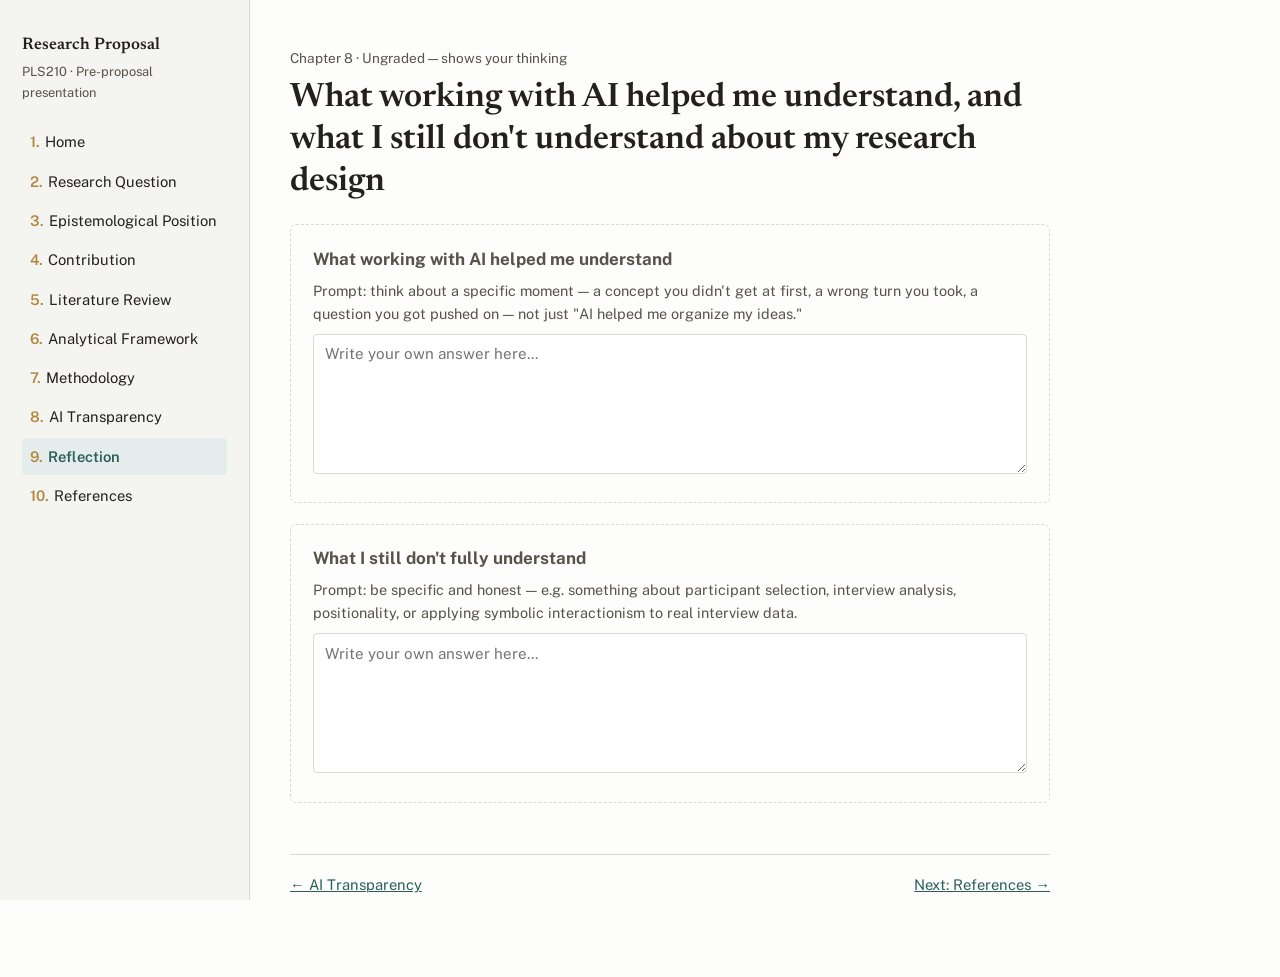
==== reflection.html @ bf417ccc "Add files via upload" ====
<!DOCTYPE html>
<html lang="en">
<head>
<meta charset="UTF-8">
<meta name="viewport" content="width=device-width, initial-scale=1">
<title>Reflection</title>
<link rel="preconnect" href="https://fonts.googleapis.com">
<link href="https://fonts.googleapis.com/css2?family=Newsreader:wght@500;600&family=Public+Sans:wght@400;500;600&display=swap" rel="stylesheet">
<link rel="stylesheet" href="styles.css">
</head>
<body>
<div class="shell">

  <aside class="sidebar">
    <p class="site-title">Research Proposal</p>
    <p class="site-sub">PLS210 · Pre-proposal presentation</p>
    <button class="menu-toggle">Menu ☰</button>
    <nav>
      <ol>
        <li><a href="index.html">Home</a></li>
        <li><a href="research-question.html">Research Question</a></li>
        <li><a href="positioning.html">Epistemological Position</a></li>
        <li><a href="contribution.html">Contribution</a></li>
        <li><a href="literature-review.html">Literature Review</a></li>
        <li><a href="framework.html">Analytical Framework</a></li>
        <li><a href="methodology.html">Methodology</a></li>
        <li><a href="ai-transparency.html">AI Transparency</a></li>
        <li><a href="reflection.html">Reflection</a></li>
        <li><a href="references.html">References</a></li>
      </ol>
    </nav>
  </aside>

  <main class="content">
    <div class="page">
      <p class="kicker">Chapter 8 · Ungraded — shows your thinking</p>
      <h1>What working with AI helped me understand, and what I still don't understand about my research design</h1>

      <!--
        NOTE TO STUDENT (delete this comment before presenting):
        This section is intentionally left for you to write yourself. It's ungraded
        specifically so it can show your real thinking. Write honestly in the two
        boxes below, then replace this whole <div class="reflect-box"> block with
        plain <p> paragraphs containing your final wording before you publish.
      -->

      <div class="reflect-box">
        <strong>What working with AI helped me understand</strong>
        <p style="margin:.4em 0 0;font-size:.9rem">Prompt: think about a specific moment —
        a concept you didn't get at first, a wrong turn you took, a question you got pushed
        on — not just "AI helped me organize my ideas."</p>
        <textarea placeholder="Write your own answer here..."></textarea>
      </div>

      <div class="reflect-box">
        <strong>What I still don't fully understand</strong>
        <p style="margin:.4em 0 0;font-size:.9rem">Prompt: be specific and honest — e.g.
        something about participant selection, interview analysis, positionality, or applying
        symbolic interactionism to real interview data.</p>
        <textarea placeholder="Write your own answer here..."></textarea>
      </div>

      <div class="page-nav">
        <a href="ai-transparency.html">← AI Transparency</a>
        <a href="references.html">Next: References →</a>
      </div>
    </div>
  </main>

</div>
<script src="nav.js"></script>
</body>
</html>
---- styles.css ----
/* ========================================================
   Design tokens
   ======================================================== */
:root {
  --paper: #fdfdfc;
  --panel: #f4f4f1;
  --ink: #24211d;
  --ink-soft: #57534a;
  --rule: #ddd9d0;
  --accent: #2b5d5a;      /* deep teal — links, nav highlight */
  --accent-soft: #e4edec;
  --gold: #b3873f;        /* used sparingly: sequence numbers only */
  --serif: "Newsreader", Georgia, "Times New Roman", serif;
  --sans: "Public Sans", -apple-system, "Segoe UI", Arial, sans-serif;
  --maxw: 760px;
}

* { box-sizing: border-box; }

html { scroll-behavior: smooth; }

body {
  margin: 0;
  font-family: var(--sans);
  color: var(--ink);
  background: var(--paper);
  line-height: 1.6;
  font-size: 17px;
}

h1, h2, h3 {
  font-family: var(--serif);
  font-weight: 600;
  line-height: 1.25;
  color: var(--ink);
}

h1 { font-size: 2.1rem; margin: 0 0 .3em; }
h2 { font-size: 1.4rem; margin: 2em 0 .5em; }
h3 { font-size: 1.1rem; margin: 1.6em 0 .4em; color: var(--accent); }

p, li { max-width: var(--maxw); }
p { margin: 0 0 1em; }

a { color: var(--accent); text-decoration-thickness: 1px; }
a:hover { text-decoration: none; }

.kicker {
  font-family: var(--sans);
  font-size: .85rem;
  color: var(--ink-soft);
  margin-bottom: .6em;
}

.byline {
  color: var(--ink-soft);
  font-size: .95rem;
  margin-bottom: 2em;
}

/* ========================================================
   Layout: sidebar (table of contents) + content
   ======================================================== */
.shell {
  display: flex;
  min-height: 100vh;
}

.sidebar {
  width: 250px;
  flex-shrink: 0;
  background: var(--panel);
  border-right: 1px solid var(--rule);
  padding: 2rem 1.4rem;
  position: sticky;
  top: 0;
  height: 100vh;
  overflow-y: auto;
}

.sidebar .site-title {
  font-family: var(--serif);
  font-size: 1.05rem;
  font-weight: 600;
  margin: 0 0 .2em;
}

.sidebar .site-sub {
  font-size: .8rem;
  color: var(--ink-soft);
  margin-bottom: 1.6em;
}

.sidebar nav ol {
  list-style: none;
  margin: 0;
  padding: 0;
  counter-reset: chapter;
}

.sidebar nav li {
  counter-increment: chapter;
  margin-bottom: .15em;
}

.sidebar nav a {
  display: block;
  padding: .45em .5em;
  border-radius: 4px;
  color: var(--ink);
  text-decoration: none;
  font-size: .92rem;
}

.sidebar nav a::before {
  content: counter(chapter) ". ";
  color: var(--gold);
  font-weight: 600;
  margin-right: .15em;
}

.sidebar nav a:hover { background: var(--accent-soft); }
.sidebar nav a.active {
  background: var(--accent-soft);
  color: var(--accent);
  font-weight: 600;
}

.content {
  flex: 1;
  min-width: 0;
  padding: 3rem 2.5rem 5rem;
}

.page {
  max-width: var(--maxw);
}

.menu-toggle { display: none; }

/* ========================================================
   Components
   ======================================================== */
.card {
  background: var(--panel);
  border: 1px solid var(--rule);
  border-radius: 6px;
  padding: 1.2em 1.4em;
  margin: 1.4em 0;
}

.pull {
  border-left: 3px solid var(--gold);
  padding-left: 1em;
  color: var(--ink-soft);
  font-style: italic;
  margin: 1.5em 0;
}

.themes { display: grid; gap: 1em; margin: 1.5em 0; }

.theme {
  display: grid;
  grid-template-columns: 2.4em 1fr;
  gap: .8em;
  border-top: 1px solid var(--rule);
  padding-top: 1em;
}

.theme .num {
  font-family: var(--serif);
  font-size: 1.6rem;
  color: var(--gold);
}

.theme h3 { margin-top: 0; }

.diagram {
  display: flex;
  flex-direction: column;
  align-items: center;
  gap: .3em;
  margin: 2em 0;
  font-family: var(--sans);
  font-size: .95rem;
}

.diagram .box {
  border: 1px solid var(--rule);
  background: var(--panel);
  border-radius: 6px;
  padding: .7em 1.1em;
  text-align: center;
  width: 100%;
  max-width: 420px;
}

.diagram .arrow {
  color: var(--gold);
  font-size: 1.3rem;
  line-height: 1;
}

.q-block {
  border: 1px solid var(--rule);
  border-radius: 6px;
  padding: 1em 1.2em;
  margin: 1em 0;
  background: var(--paper);
}

.q-block .q-label {
  font-size: .78rem;
  letter-spacing: .02em;
  color: var(--accent);
  font-weight: 600;
  margin-bottom: .3em;
}

.reflect-box {
  border: 1.5px dashed var(--rule);
  border-radius: 6px;
  padding: 1.2em 1.3em;
  margin: 1.2em 0;
  color: var(--ink-soft);
}

.reflect-box textarea {
  width: 100%;
  min-height: 140px;
  margin-top: .6em;
  font-family: var(--sans);
  font-size: .95rem;
  padding: .7em;
  border: 1px solid var(--rule);
  border-radius: 4px;
  resize: vertical;
}

table.refs {
  width: 100%;
  border-collapse: collapse;
  font-size: .95rem;
  margin: 1.5em 0;
}

table.refs td { padding: .5em 0; border-top: 1px solid var(--rule); vertical-align: top; }

.page-nav {
  display: flex;
  justify-content: space-between;
  margin-top: 3.5em;
  padding-top: 1.2em;
  border-top: 1px solid var(--rule);
  font-size: .92rem;
}

/* ========================================================
   Responsive
   ======================================================== */
@media (max-width: 820px) {
  .shell { flex-direction: column; }

  .sidebar {
    width: auto;
    height: auto;
    position: relative;
    padding: 1rem 1.2rem;
  }

  .sidebar nav { display: none; }
  .sidebar.open nav { display: block; }

  .menu-toggle {
    display: inline-block;
    margin-top: .6em;
    background: var(--accent);
    color: #fff;
    border: none;
    padding: .5em 1em;
    border-radius: 4px;
    font-size: .85rem;
    cursor: pointer;
  }

  .content { padding: 2rem 1.3rem 4rem; }
}

@media (prefers-reduced-motion: reduce) {
  html { scroll-behavior: auto; }
}
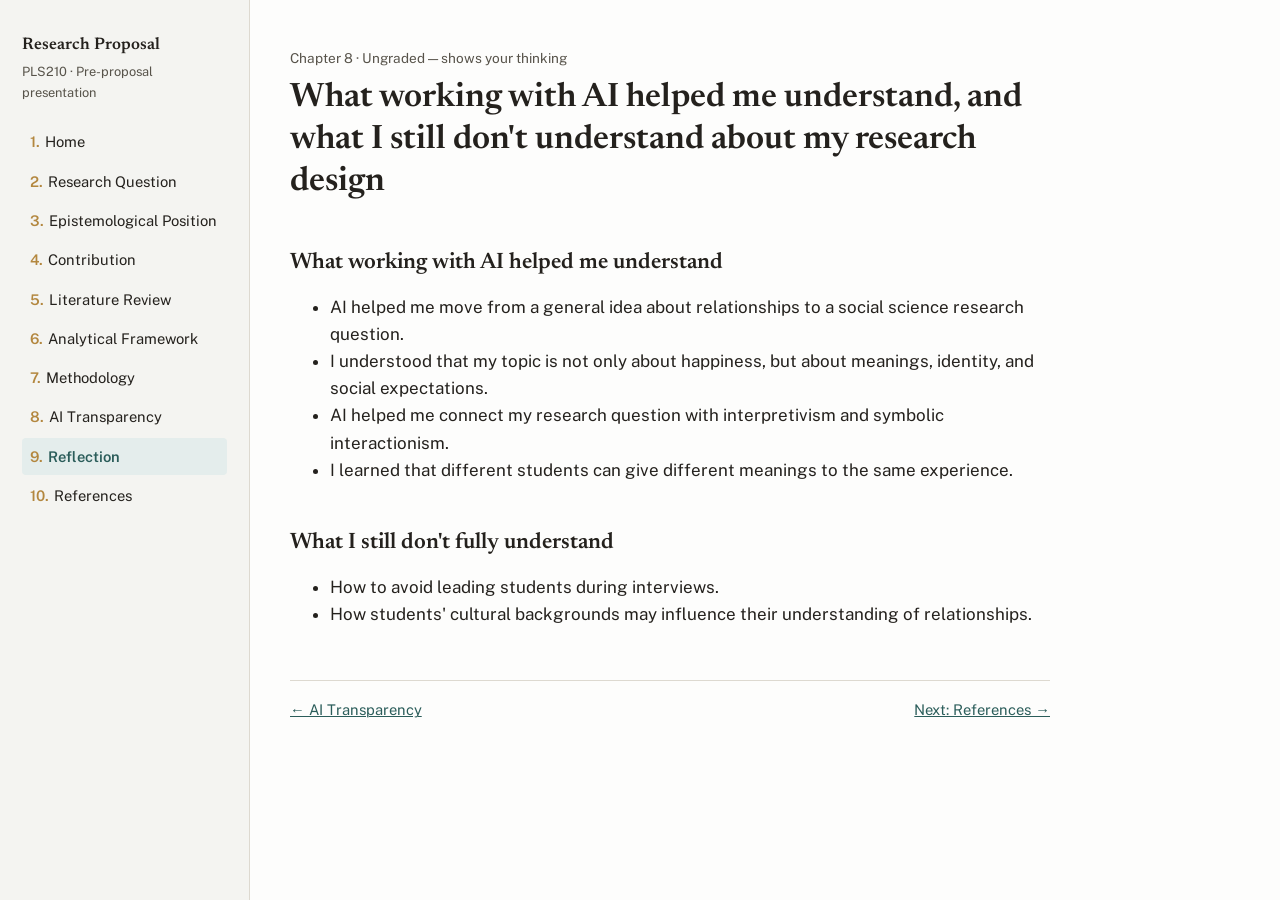
==== commit 00294c65: "Update reflection.html" ====
--- a/reflection.html
+++ b/reflection.html
@@ -36,29 +36,24 @@
       <p class="kicker">Chapter 8 · Ungraded — shows your thinking</p>
       <h1>What working with AI helped me understand, and what I still don't understand about my research design</h1>
 
-      <!--
-        NOTE TO STUDENT (delete this comment before presenting):
-        This section is intentionally left for you to write yourself. It's ungraded
-        specifically so it can show your real thinking. Write honestly in the two
-        boxes below, then replace this whole <div class="reflect-box"> block with
-        plain <p> paragraphs containing your final wording before you publish.
-      -->
+      <h2>What working with AI helped me understand</h2>
+      <ul>
+        <li>AI helped me move from a general idea about relationships to a social science
+        research question.</li>
+        <li>I understood that my topic is not only about happiness, but about meanings,
+        identity, and social expectations.</li>
+        <li>AI helped me connect my research question with interpretivism and symbolic
+        interactionism.</li>
+        <li>I learned that different students can give different meanings to the same
+        experience.</li>
+      </ul>
 
-      <div class="reflect-box">
-        <strong>What working with AI helped me understand</strong>
-        <p style="margin:.4em 0 0;font-size:.9rem">Prompt: think about a specific moment —
-        a concept you didn't get at first, a wrong turn you took, a question you got pushed
-        on — not just "AI helped me organize my ideas."</p>
-        <textarea placeholder="Write your own answer here..."></textarea>
-      </div>
-
-      <div class="reflect-box">
-        <strong>What I still don't fully understand</strong>
-        <p style="margin:.4em 0 0;font-size:.9rem">Prompt: be specific and honest — e.g.
-        something about participant selection, interview analysis, positionality, or applying
-        symbolic interactionism to real interview data.</p>
-        <textarea placeholder="Write your own answer here..."></textarea>
-      </div>
+      <h2>What I still don't fully understand</h2>
+      <ul>
+        <li>How to avoid leading students during interviews.</li>
+        <li>How students' cultural backgrounds may influence their understanding of
+        relationships.</li>
+      </ul>
 
       <div class="page-nav">
         <a href="ai-transparency.html">← AI Transparency</a>
